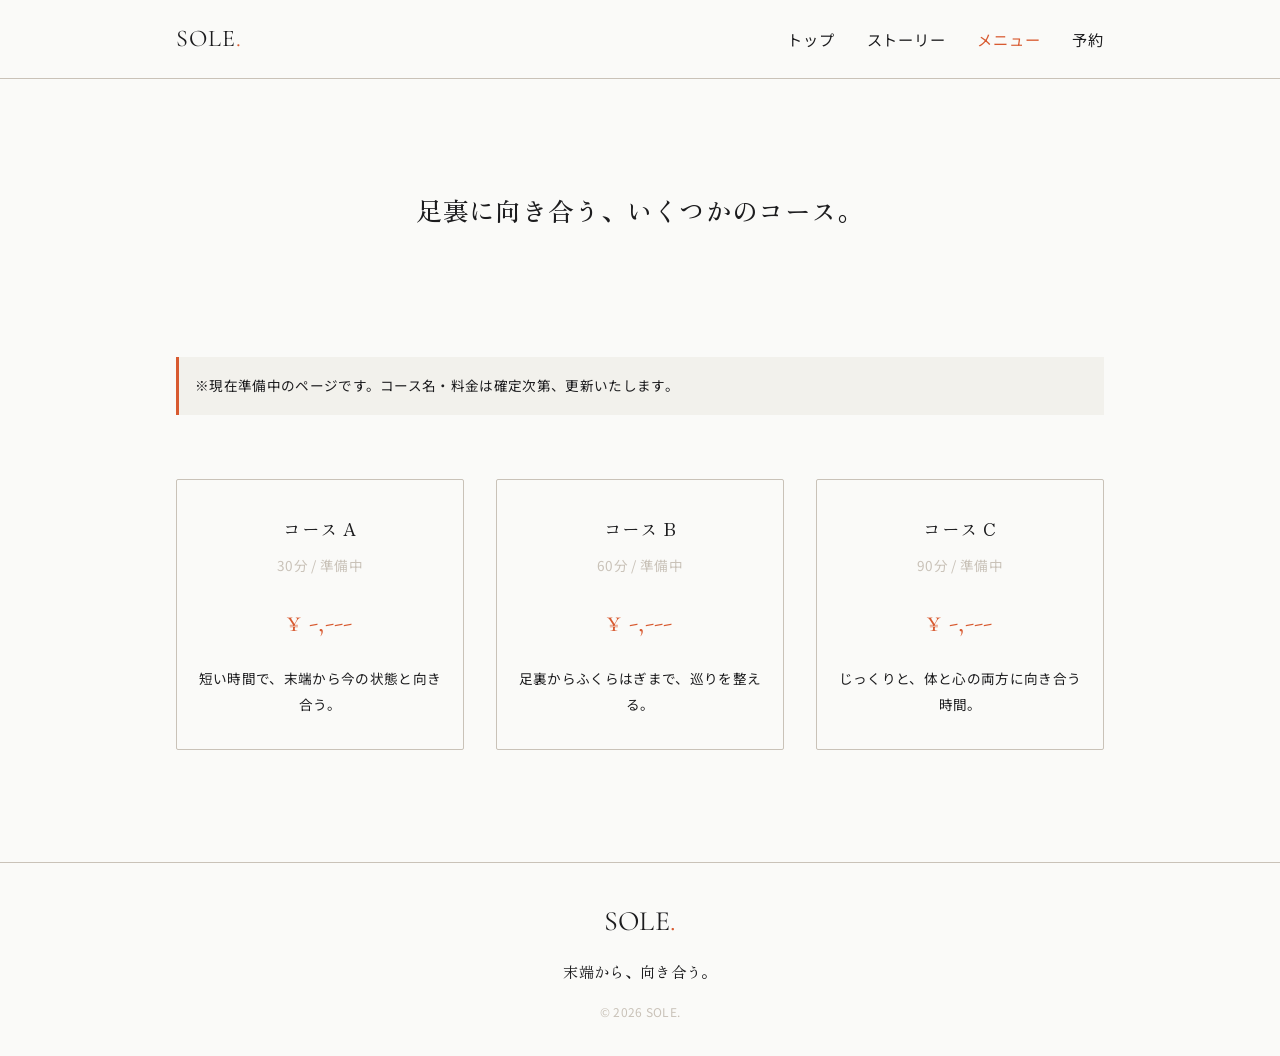
==== menu.html @ 45d2443e "Add SOLE. static site (top, story, menu, reserve pages) Implements the 4-page site per the project b" ====
<!DOCTYPE html>
<html lang="ja">
<head>
<meta charset="UTF-8">
<meta name="viewport" content="width=device-width, initial-scale=1.0">
<title>メニュー | SOLE.</title>
<meta name="description" content="SOLE.のコース・料金のご案内。足裏に向き合う、いくつかのコースをご用意しています。">
<link rel="preconnect" href="https://fonts.googleapis.com">
<link rel="preconnect" href="https://fonts.gstatic.com" crossorigin>
<link href="https://fonts.googleapis.com/css2?family=Cormorant+Garamond:ital,wght@0,400;0,500;0,600;1,400&family=Zen+Old+Mincho:wght@400;500;700&family=Noto+Sans+JP:wght@300;400;500;700&display=swap" rel="stylesheet">
<link rel="stylesheet" href="assets/css/variables.css">
<link rel="stylesheet" href="assets/css/base.css">
<link rel="stylesheet" href="assets/css/components.css">
<link rel="stylesheet" href="assets/css/pages/menu.css">
</head>
<body>

<header class="site-header">
  <div class="container site-header__inner">
    <a href="index.html" class="logo">SOLE<span class="logo__dot">.</span></a>
    <button class="nav-toggle" aria-label="メニューを開く" aria-expanded="false" aria-controls="site-nav">
      <span></span><span></span><span></span>
    </button>
    <nav id="site-nav" class="site-nav">
      <ul>
        <li><a href="index.html">トップ</a></li>
        <li><a href="story.html">ストーリー</a></li>
        <li><a href="menu.html" class="is-active" aria-current="page">メニュー</a></li>
        <li><a href="reserve.html">予約</a></li>
      </ul>
    </nav>
  </div>
</header>

<main>

  <section class="menu-hero">
    <div class="container">
      <h1 class="menu-hero__title">足裏に向き合う、いくつかのコース。</h1>
    </div>
  </section>

  <section>
    <div class="container">
      <p class="notice">
        ※現在準備中のページです。コース名・料金は確定次第、更新いたします。
      </p>
      <div class="menu-list">
        <div class="menu-card">
          <p class="menu-card__name">コース A</p>
          <p class="menu-card__duration">30分 / 準備中</p>
          <p class="menu-card__price">¥ -,---</p>
          <p class="menu-card__desc">短い時間で、末端から今の状態と向き合う。</p>
        </div>
        <div class="menu-card">
          <p class="menu-card__name">コース B</p>
          <p class="menu-card__duration">60分 / 準備中</p>
          <p class="menu-card__price">¥ -,---</p>
          <p class="menu-card__desc">足裏からふくらはぎまで、巡りを整える。</p>
        </div>
        <div class="menu-card">
          <p class="menu-card__name">コース C</p>
          <p class="menu-card__duration">90分 / 準備中</p>
          <p class="menu-card__price">¥ -,---</p>
          <p class="menu-card__desc">じっくりと、体と心の両方に向き合う時間。</p>
        </div>
      </div>
    </div>
  </section>

</main>

<footer class="site-footer">
  <div class="container site-footer__inner">
    <p class="site-footer__logo">SOLE<span class="logo__dot">.</span></p>
    <p class="site-footer__tagline">末端から、向き合う。</p>
    <p class="site-footer__copy">&copy; 2026 SOLE.</p>
  </div>
</footer>

<script src="assets/js/main.js"></script>
</body>
</html>
---- assets/css/variables.css ----
:root {
  /* Brand colors */
  --color-bg: #FAFAF8;
  --color-ink: #1C1C1E;
  --color-accent: #D85A30;
  --color-sub: #C9C2B8;
  --color-bg-raised: #F2F1EC;

  /* Fonts */
  --font-en-heading: 'Cormorant Garamond', serif;
  --font-jp-heading: 'Zen Old Mincho', serif;
  --font-body: 'Noto Sans JP', sans-serif;

  /* Spacing scale */
  --space-xs: 0.5rem;
  --space-sm: 1rem;
  --space-md: 2rem;
  --space-lg: 4rem;
  --space-xl: 7rem;

  /* Layout */
  --max-width: 960px;
  --border-radius: 2px;
}
---- assets/css/base.css ----
* {
  box-sizing: border-box;
}

html {
  scroll-behavior: smooth;
}

body {
  margin: 0;
  background-color: var(--color-bg);
  color: var(--color-ink);
  font-family: var(--font-body);
  font-weight: 400;
  line-height: 1.9;
  letter-spacing: 0.02em;
  -webkit-font-smoothing: antialiased;
}

img {
  max-width: 100%;
  display: block;
}

a {
  color: inherit;
  text-decoration: none;
}

ul {
  list-style: none;
  margin: 0;
  padding: 0;
}

h1, h2, h3 {
  margin: 0;
  font-weight: 500;
  line-height: 1.5;
}

p {
  margin: 0 0 1.5em;
}

.container {
  width: 100%;
  max-width: var(--max-width);
  margin: 0 auto;
  padding: 0 var(--space-sm);
}

.jp-heading {
  font-family: var(--font-jp-heading);
}

.en-heading {
  font-family: var(--font-en-heading);
}

section {
  padding: var(--space-lg) 0;
}

@media (min-width: 768px) {
  section {
    padding: var(--space-xl) 0;
  }
}
---- assets/css/components.css ----
/* Logo */
.logo {
  font-family: var(--font-en-heading);
  font-size: 1.5rem;
  letter-spacing: 0.04em;
}

.logo__dot {
  color: var(--color-accent);
}

/* Header / Nav */
.site-header {
  border-bottom: 1px solid var(--color-sub);
  background-color: var(--color-bg);
  position: sticky;
  top: 0;
  z-index: 100;
}

.site-header__inner {
  display: flex;
  align-items: center;
  justify-content: space-between;
  padding-top: var(--space-sm);
  padding-bottom: var(--space-sm);
}

.nav-toggle {
  display: flex;
  flex-direction: column;
  justify-content: center;
  gap: 5px;
  width: 32px;
  height: 32px;
  padding: 0;
  background: none;
  border: none;
  cursor: pointer;
}

.nav-toggle span {
  display: block;
  height: 1px;
  width: 100%;
  background-color: var(--color-ink);
  transition: transform 0.2s ease, opacity 0.2s ease;
}

.nav-toggle[aria-expanded="true"] span:nth-child(1) {
  transform: translateY(6px) rotate(45deg);
}

.nav-toggle[aria-expanded="true"] span:nth-child(2) {
  opacity: 0;
}

.nav-toggle[aria-expanded="true"] span:nth-child(3) {
  transform: translateY(-6px) rotate(-45deg);
}

.site-nav {
  position: absolute;
  top: 100%;
  left: 0;
  right: 0;
  background-color: var(--color-bg);
  border-bottom: 1px solid var(--color-sub);
  display: none;
}

.site-nav.is-open {
  display: block;
}

.site-nav ul {
  display: flex;
  flex-direction: column;
  padding: var(--space-sm) var(--space-sm) var(--space-md);
}

.site-nav li + li {
  margin-top: var(--space-sm);
}

.site-nav a {
  font-size: 0.95rem;
  letter-spacing: 0.05em;
}

.site-nav a.is-active {
  color: var(--color-accent);
}

@media (min-width: 768px) {
  .nav-toggle {
    display: none;
  }

  .site-nav {
    position: static;
    display: block;
    background-color: transparent;
    border-bottom: none;
  }

  .site-nav ul {
    flex-direction: row;
    padding: 0;
    gap: var(--space-md);
  }

  .site-nav li + li {
    margin-top: 0;
  }
}

/* Footer */
.site-footer {
  border-top: 1px solid var(--color-sub);
  padding: var(--space-md) 0;
  text-align: center;
}

.site-footer__logo {
  font-family: var(--font-en-heading);
  font-size: 1.75rem;
  margin-bottom: var(--space-xs);
}

.site-footer__tagline {
  font-family: var(--font-jp-heading);
  font-size: 0.95rem;
  color: var(--color-ink);
  margin-bottom: var(--space-sm);
}

.site-footer__copy {
  font-size: 0.75rem;
  color: var(--color-sub);
  margin-bottom: 0;
}

/* Buttons */
.btn {
  display: inline-block;
  padding: 0.9em 2.2em;
  font-size: 0.95rem;
  letter-spacing: 0.08em;
  border-radius: var(--border-radius);
  border: 1px solid var(--color-ink);
  transition: background-color 0.2s ease, color 0.2s ease, border-color 0.2s ease;
  text-align: center;
}

.btn--primary {
  background-color: var(--color-accent);
  border-color: var(--color-accent);
  color: var(--color-bg);
}

.btn--primary:hover {
  background-color: #c14e26;
  border-color: #c14e26;
}

.btn--outline {
  background-color: transparent;
  color: var(--color-ink);
}

.btn--outline:hover {
  background-color: var(--color-ink);
  color: var(--color-bg);
}

/* Page link cards (top page) */
.page-links {
  display: grid;
  gap: var(--space-md);
}

@media (min-width: 768px) {
  .page-links {
    grid-template-columns: repeat(3, 1fr);
  }
}

.page-link-card {
  display: block;
  padding: var(--space-md) var(--space-sm);
  border: 1px solid var(--color-sub);
  border-radius: var(--border-radius);
  transition: border-color 0.2s ease;
}

.page-link-card:hover {
  border-color: var(--color-accent);
}

.page-link-card__label {
  display: inline-block;
  font-size: 0.75rem;
  letter-spacing: 0.1em;
  color: var(--color-accent);
  margin-bottom: var(--space-xs);
}

.page-link-card__title {
  font-family: var(--font-jp-heading);
  font-size: 1.1rem;
  margin-bottom: var(--space-xs);
}

.page-link-card__desc {
  font-size: 0.85rem;
  color: var(--color-ink);
  margin-bottom: 0;
}

/* Notice banner (placeholder content warning) */
.notice {
  background-color: var(--color-bg-raised);
  border-left: 3px solid var(--color-accent);
  padding: var(--space-sm);
  font-size: 0.85rem;
  margin-bottom: var(--space-lg);
}
---- assets/css/pages/menu.css ----
.menu-hero {
  text-align: center;
  padding-bottom: var(--space-sm);
}

.menu-hero__title {
  font-family: var(--font-jp-heading);
  font-size: 1.6rem;
}

.menu-list {
  display: grid;
  gap: var(--space-md);
}

@media (min-width: 768px) {
  .menu-list {
    grid-template-columns: repeat(3, 1fr);
  }
}

.menu-card {
  border: 1px solid var(--color-sub);
  border-radius: var(--border-radius);
  padding: var(--space-md) var(--space-sm);
  text-align: center;
}

.menu-card__name {
  font-family: var(--font-jp-heading);
  font-size: 1.1rem;
  margin-bottom: var(--space-xs);
}

.menu-card__duration {
  font-size: 0.85rem;
  color: var(--color-sub);
  margin-bottom: var(--space-sm);
}

.menu-card__price {
  font-family: var(--font-en-heading);
  font-size: 1.8rem;
  color: var(--color-accent);
  margin-bottom: var(--space-sm);
}

.menu-card__desc {
  font-size: 0.85rem;
  margin-bottom: 0;
}
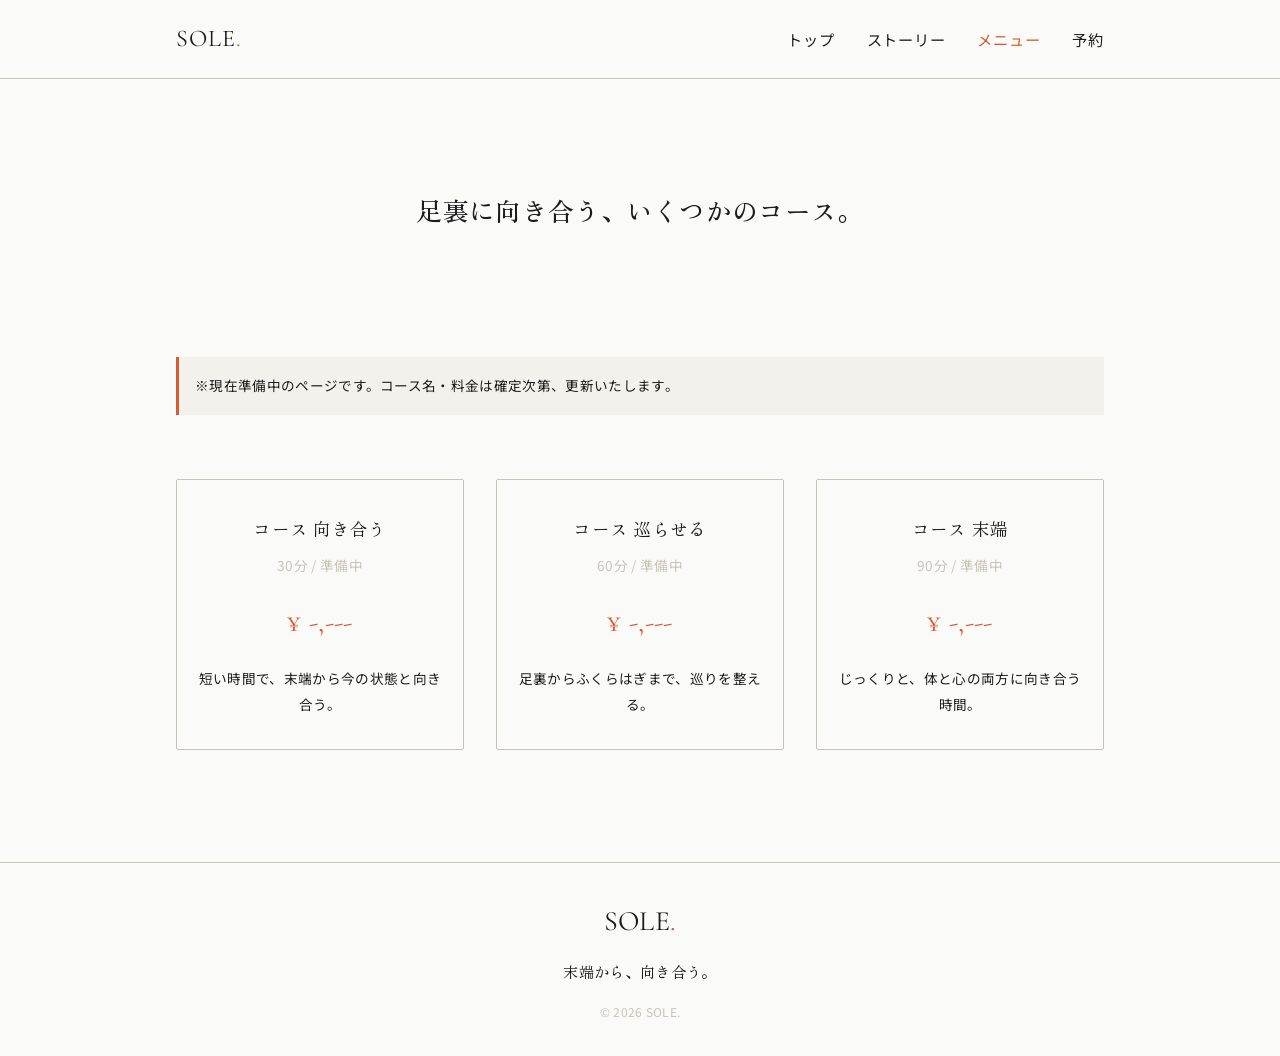
==== commit 378e8624: "Update menu course names, story closing, OGP, and favicon - Rename placeholder menu courses to the b" ====
--- a/menu.html
+++ b/menu.html
@@ -3,8 +3,15 @@
 <head>
 <meta charset="UTF-8">
 <meta name="viewport" content="width=device-width, initial-scale=1.0">
-<title>メニュー | SOLE.</title>
-<meta name="description" content="SOLE.のコース・料金のご案内。足裏に向き合う、いくつかのコースをご用意しています。">
+<title>足裏に向き合う、いくつかのコース。| SOLE.</title>
+<meta name="description" content="SOLE.のコース・料金のご案内。向き合う・巡らせる・末端、足裏という末端から自分と向き合う時間を、いくつかのコースからお選びいただけます。">
+<meta property="og:type" content="website">
+<meta property="og:title" content="足裏に向き合う、いくつかのコース。| SOLE.">
+<meta property="og:description" content="SOLE.のコース・料金のご案内。向き合う・巡らせる・末端、足裏という末端から自分と向き合う時間を、いくつかのコースからお選びいただけます。">
+<meta property="og:image" content="assets/images/ogp.png">
+<link rel="icon" href="assets/images/favicon.svg" type="image/svg+xml">
+<link rel="icon" href="assets/images/favicon-32.png" sizes="32x32" type="image/png">
+<link rel="apple-touch-icon" href="assets/images/apple-touch-icon.png">
 <link rel="preconnect" href="https://fonts.googleapis.com">
 <link rel="preconnect" href="https://fonts.gstatic.com" crossorigin>
 <link href="https://fonts.googleapis.com/css2?family=Cormorant+Garamond:ital,wght@0,400;0,500;0,600;1,400&family=Zen+Old+Mincho:wght@400;500;700&family=Noto+Sans+JP:wght@300;400;500;700&display=swap" rel="stylesheet">
@@ -47,19 +54,19 @@
       </p>
       <div class="menu-list">
         <div class="menu-card">
-          <p class="menu-card__name">コース A</p>
+          <p class="menu-card__name">コース 向き合う</p>
           <p class="menu-card__duration">30分 / 準備中</p>
           <p class="menu-card__price">¥ -,---</p>
           <p class="menu-card__desc">短い時間で、末端から今の状態と向き合う。</p>
         </div>
         <div class="menu-card">
-          <p class="menu-card__name">コース B</p>
+          <p class="menu-card__name">コース 巡らせる</p>
           <p class="menu-card__duration">60分 / 準備中</p>
           <p class="menu-card__price">¥ -,---</p>
           <p class="menu-card__desc">足裏からふくらはぎまで、巡りを整える。</p>
         </div>
         <div class="menu-card">
-          <p class="menu-card__name">コース C</p>
+          <p class="menu-card__name">コース 末端</p>
           <p class="menu-card__duration">90分 / 準備中</p>
           <p class="menu-card__price">¥ -,---</p>
           <p class="menu-card__desc">じっくりと、体と心の両方に向き合う時間。</p>
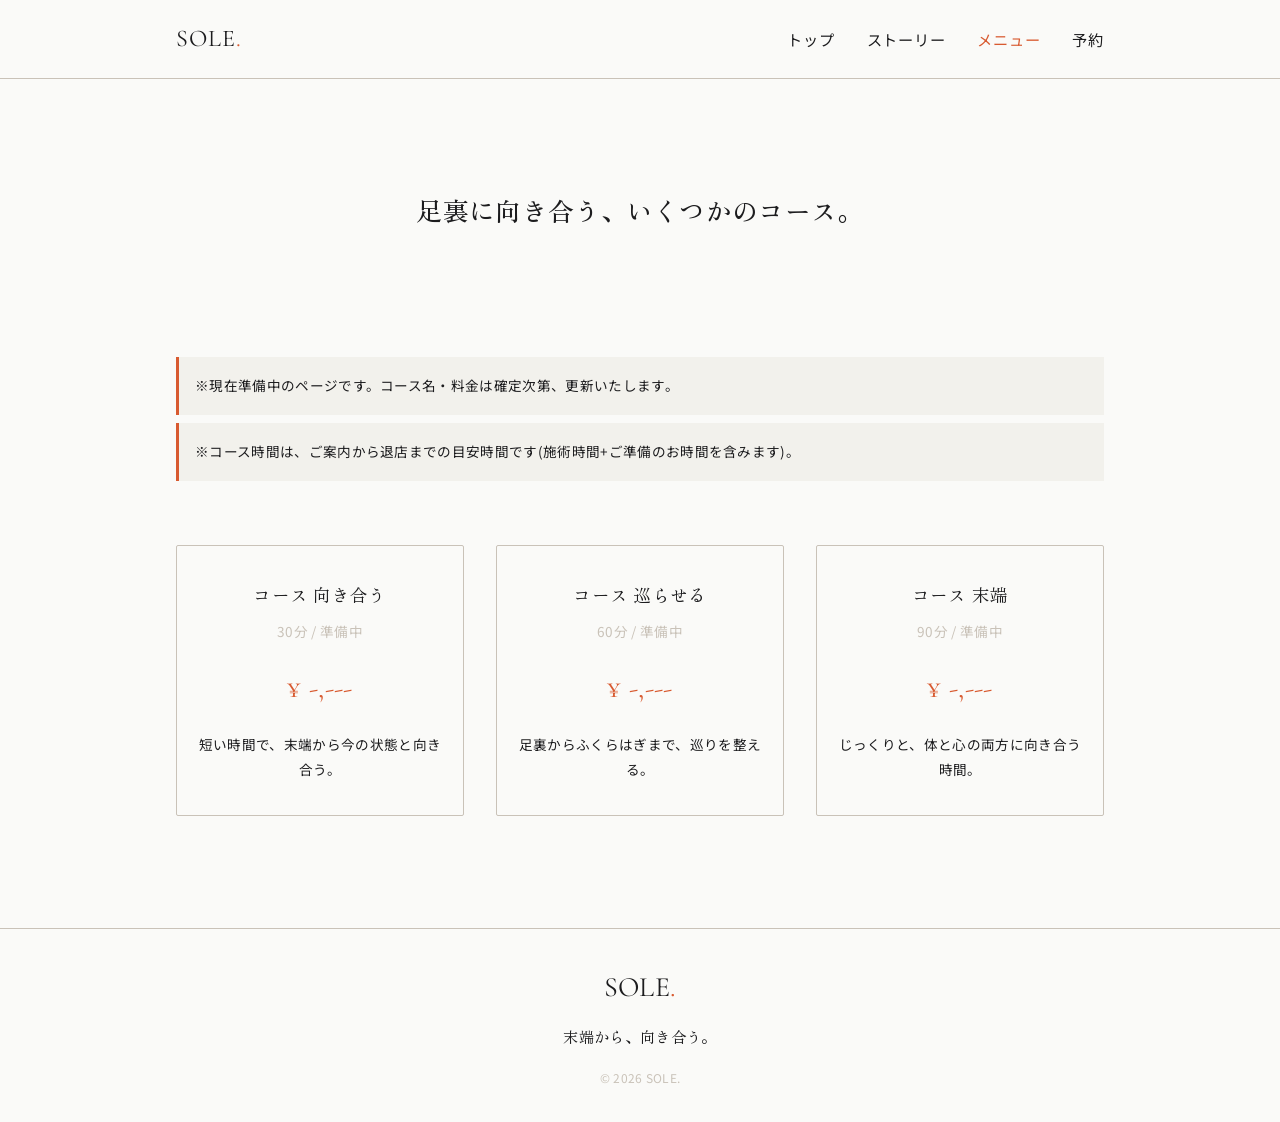
==== commit b0c26b90: "Add course-time note to menu page Clarify that each course's listed duration is the total time from " ====
--- a/menu.html
+++ b/menu.html
@@ -52,6 +52,9 @@
       <p class="notice">
         ※現在準備中のページです。コース名・料金は確定次第、更新いたします。
       </p>
+      <p class="notice">
+        ※コース時間は、ご案内から退店までの目安時間です(施術時間+ご準備のお時間を含みます)。
+      </p>
       <div class="menu-list">
         <div class="menu-card">
           <p class="menu-card__name">コース 向き合う</p>
--- a/assets/css/components.css
+++ b/assets/css/components.css
@@ -226,3 +226,7 @@
   font-size: 0.85rem;
   margin-bottom: var(--space-lg);
 }
+
+.notice + .notice {
+  margin-top: calc(var(--space-xs) - var(--space-lg));
+}
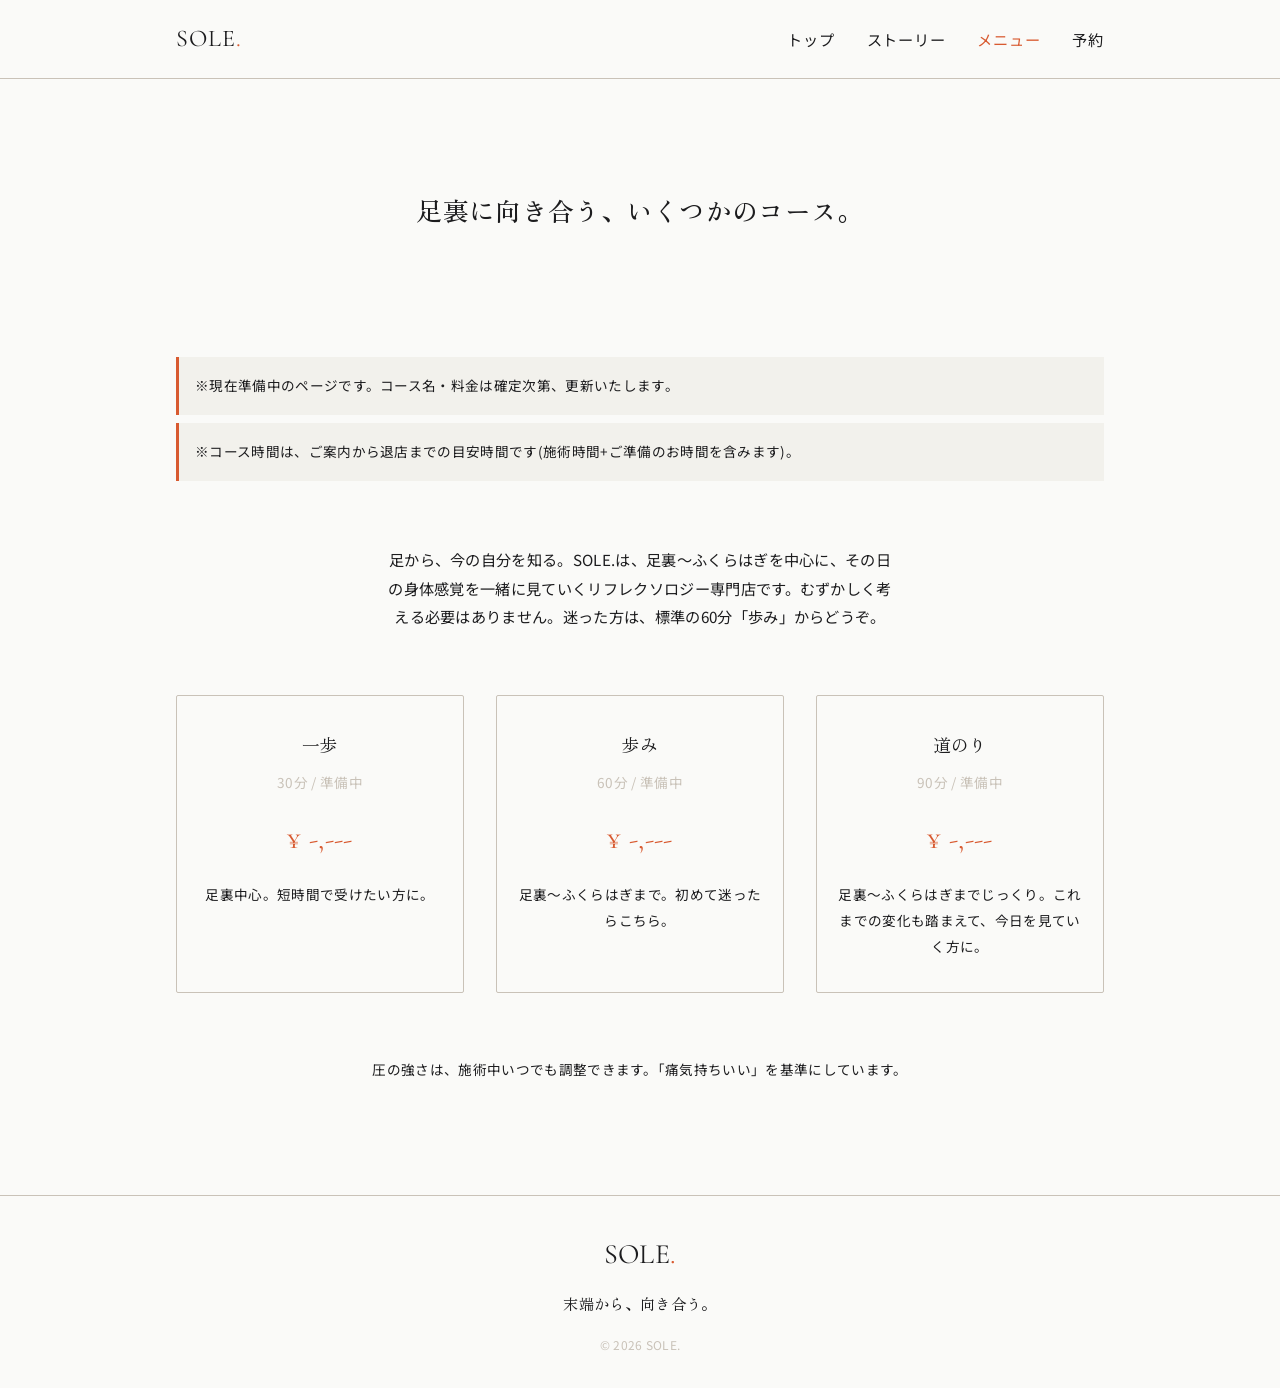
==== commit 521b0bde: "Rename courses to 一歩/歩み/道のり and add menu copy - Rename the three placeholder courses (向き合う/巡らせる/末端 →" ====
--- a/menu.html
+++ b/menu.html
@@ -4,10 +4,10 @@
 <meta charset="UTF-8">
 <meta name="viewport" content="width=device-width, initial-scale=1.0">
 <title>足裏に向き合う、いくつかのコース。| SOLE.</title>
-<meta name="description" content="SOLE.のコース・料金のご案内。向き合う・巡らせる・末端、足裏という末端から自分と向き合う時間を、いくつかのコースからお選びいただけます。">
+<meta name="description" content="SOLE.のコース・料金のご案内。一歩・歩み・道のり、足裏という末端から自分と向き合う時間を、いくつかのコースからお選びいただけます。">
 <meta property="og:type" content="website">
 <meta property="og:title" content="足裏に向き合う、いくつかのコース。| SOLE.">
-<meta property="og:description" content="SOLE.のコース・料金のご案内。向き合う・巡らせる・末端、足裏という末端から自分と向き合う時間を、いくつかのコースからお選びいただけます。">
+<meta property="og:description" content="SOLE.のコース・料金のご案内。一歩・歩み・道のり、足裏という末端から自分と向き合う時間を、いくつかのコースからお選びいただけます。">
 <meta property="og:image" content="assets/images/ogp.png">
 <link rel="icon" href="assets/images/favicon.svg" type="image/svg+xml">
 <link rel="icon" href="assets/images/favicon-32.png" sizes="32x32" type="image/png">
@@ -55,26 +55,32 @@
       <p class="notice">
         ※コース時間は、ご案内から退店までの目安時間です(施術時間+ご準備のお時間を含みます)。
       </p>
+      <p class="menu-intro">
+        足から、今の自分を知る。SOLE.は、足裏〜ふくらはぎを中心に、その日の身体感覚を一緒に見ていくリフレクソロジー専門店です。むずかしく考える必要はありません。迷った方は、標準の60分「歩み」からどうぞ。
+      </p>
       <div class="menu-list">
         <div class="menu-card">
-          <p class="menu-card__name">コース 向き合う</p>
+          <p class="menu-card__name">一歩</p>
           <p class="menu-card__duration">30分 / 準備中</p>
           <p class="menu-card__price">¥ -,---</p>
-          <p class="menu-card__desc">短い時間で、末端から今の状態と向き合う。</p>
+          <p class="menu-card__desc">足裏中心。短時間で受けたい方に。</p>
         </div>
         <div class="menu-card">
-          <p class="menu-card__name">コース 巡らせる</p>
+          <p class="menu-card__name">歩み</p>
           <p class="menu-card__duration">60分 / 準備中</p>
           <p class="menu-card__price">¥ -,---</p>
-          <p class="menu-card__desc">足裏からふくらはぎまで、巡りを整える。</p>
+          <p class="menu-card__desc">足裏〜ふくらはぎまで。初めて迷ったらこちら。</p>
         </div>
         <div class="menu-card">
-          <p class="menu-card__name">コース 末端</p>
+          <p class="menu-card__name">道のり</p>
           <p class="menu-card__duration">90分 / 準備中</p>
           <p class="menu-card__price">¥ -,---</p>
-          <p class="menu-card__desc">じっくりと、体と心の両方に向き合う時間。</p>
+          <p class="menu-card__desc">足裏〜ふくらはぎまでじっくり。これまでの変化も踏まえて、今日を見ていく方に。</p>
         </div>
       </div>
+      <p class="menu-pressure-note">
+        圧の強さは、施術中いつでも調整できます。「痛気持ちいい」を基準にしています。
+      </p>
     </div>
   </section>
 
--- a/assets/css/pages/menu.css
+++ b/assets/css/pages/menu.css
@@ -6,6 +6,13 @@
 .menu-hero__title {
   font-family: var(--font-jp-heading);
   font-size: 1.6rem;
+}
+
+.menu-intro {
+  max-width: 34em;
+  margin: 0 auto var(--space-lg);
+  text-align: center;
+  font-size: 0.95rem;
 }
 
 .menu-list {
@@ -49,3 +56,11 @@
   font-size: 0.85rem;
   margin-bottom: 0;
 }
+
+.menu-pressure-note {
+  text-align: center;
+  font-size: 0.85rem;
+  color: var(--color-ink);
+  margin-top: var(--space-lg);
+  margin-bottom: 0;
+}
